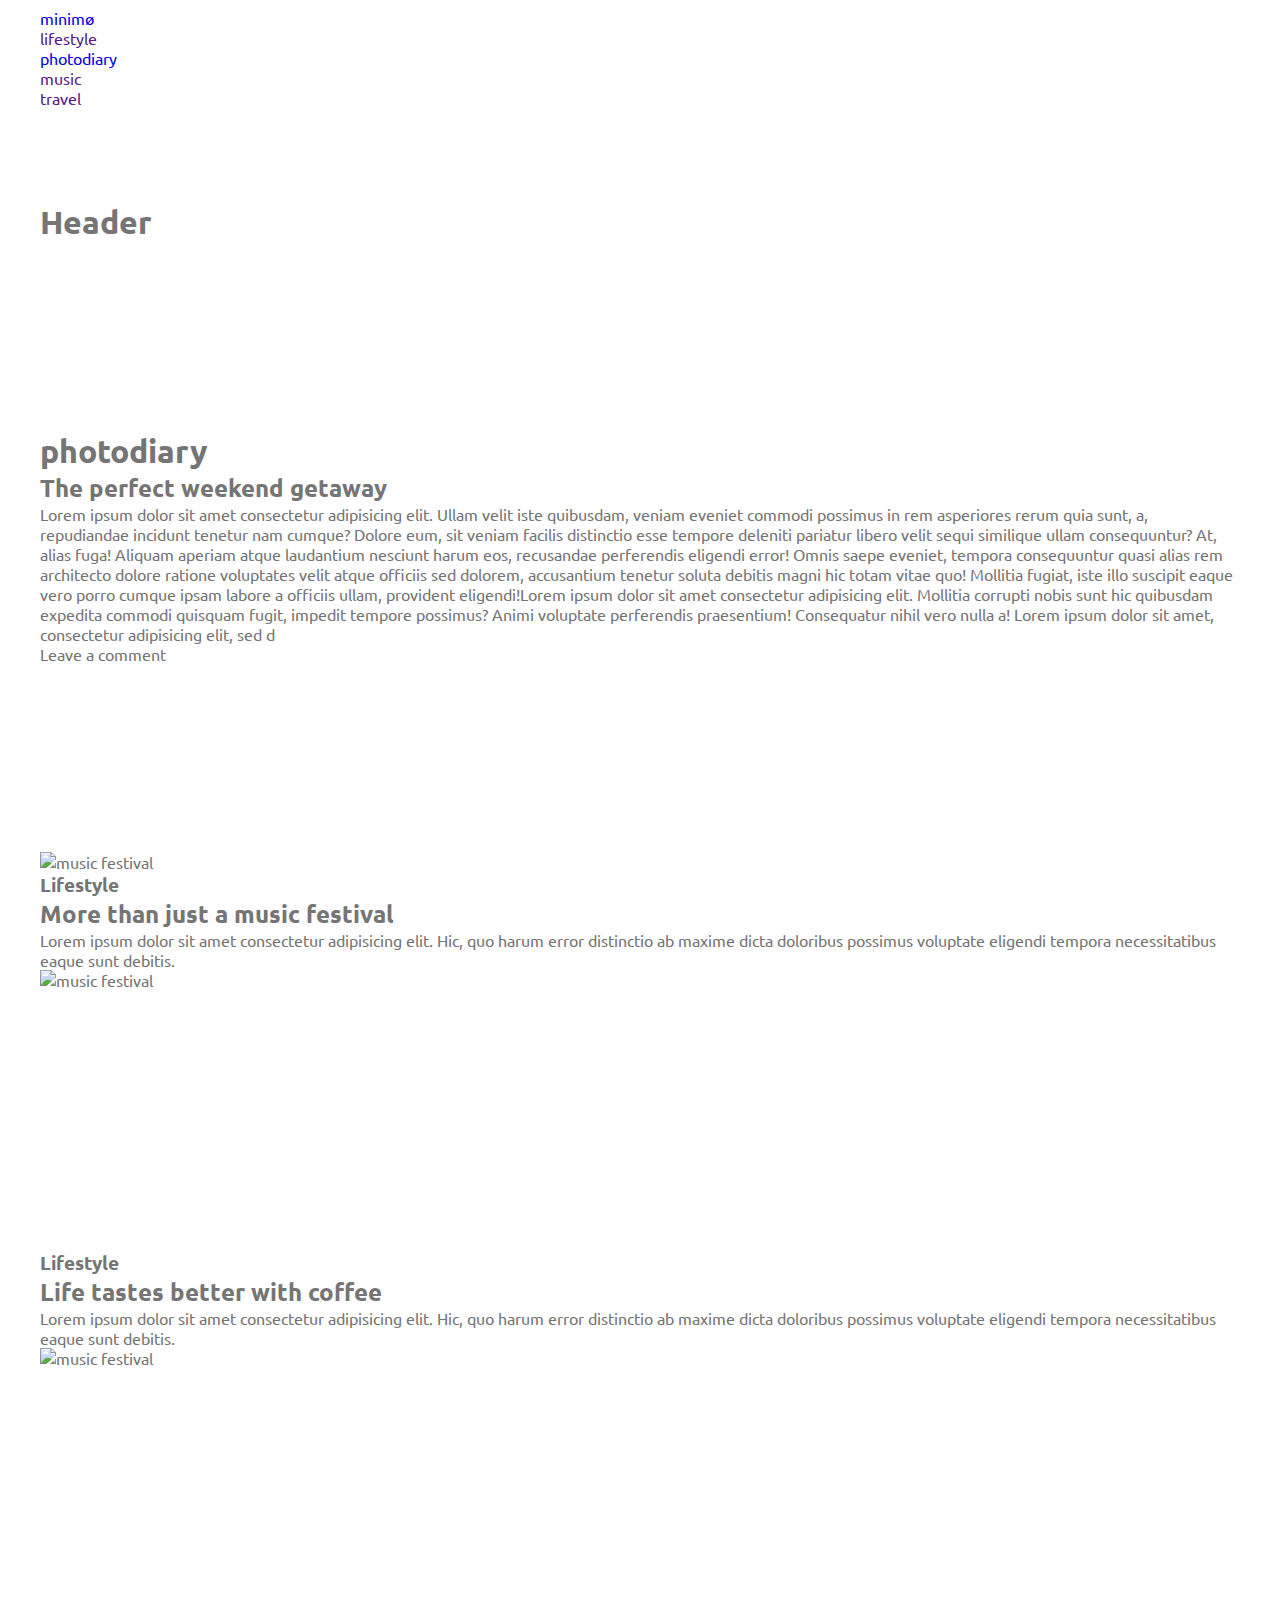
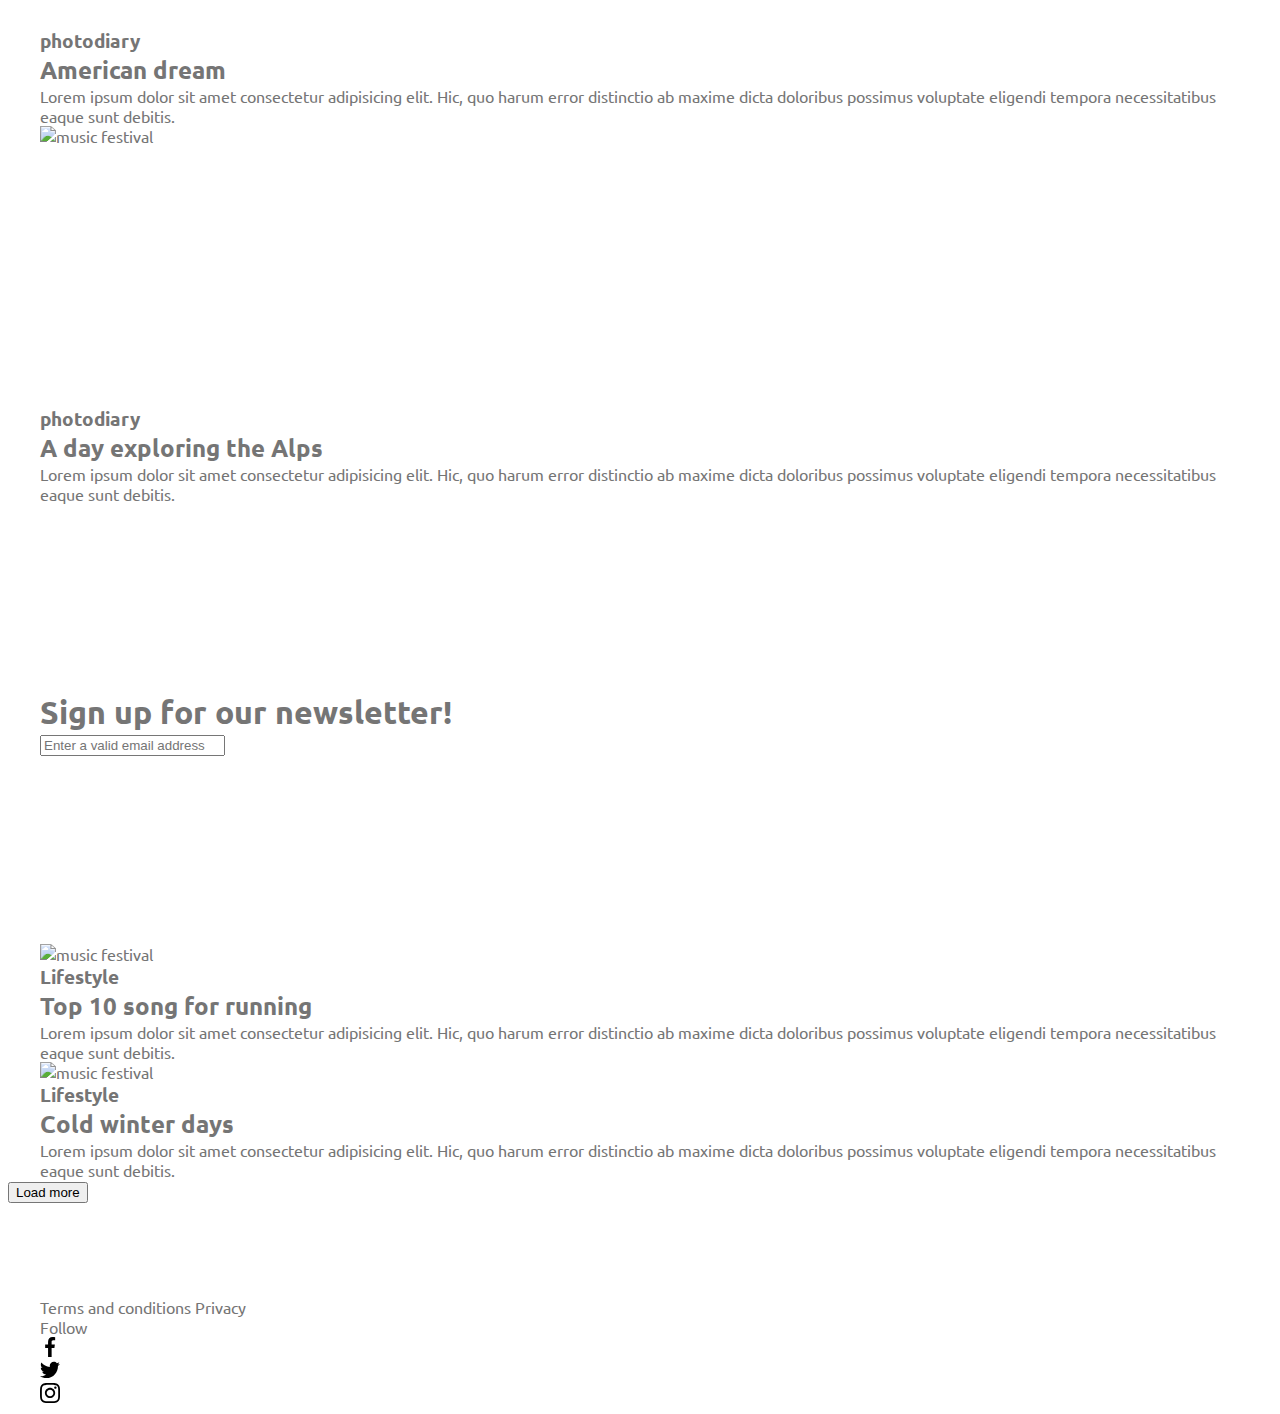
==== index.html @ 0ad3af03 "second page" ====
<!DOCTYPE html>
<html lang="en">
<head>
    <meta charset="UTF-8">
    <meta http-equiv="X-UA-Compatible" content="IE=edge">
    <meta name="viewport" content="width=device-width, initial-scale=1.0">
    <title>Minimø</title>

<link rel="preconnect" href="https://fonts.googleapis.com">
<link rel="preconnect" href="https://fonts.gstatic.com" crossorigin>
<link
    href="https://fonts.googleapis.com/css2?family=Playfair+Display:ital,wght@0,400;0,500;0,600;0,700;0,800;0,900;1,400;1,500;1,600;1,700;1,800;1,900&family=Ubuntu:ital,wght@0,300;0,400;0,500;0,700;1,300;1,400;1,500;1,700&display=swap"
    rel="stylesheet">

    <link rel="stylesheet" href="https://cdnjs.cloudflare.com/ajax/libs/modern-normalize/1.1.0/modern-normalize.min.css"
            integrity="sha512-wpPYUAdjBVSE4KJnH1VR1HeZfpl1ub8YT/NKx4PuQ5NmX2tKuGu6U/JRp5y+Y8XG2tV+wKQpNHVUX03MfMFn9Q=="
            crossorigin="anonymous" referrerpolicy="no-referrer" />
        
    <link rel="stylesheet" href="./styles.css">

</head>
<body>
    <header>
        <nav class="container header-container">
            <a class="link header-logo" href="./index.html">minimø</a>
        
            <ul class="list header-list">
                <li class="header-list-item"><a class="link header-link" href="">lifestyle</a></li>
                <li class="header-list-item"><a class="link header-link" href="singlepost.html">photodiary</a></li>
                <li class="header-list-item"><a class="link header-link" href="">music</a></li>
                <li class="header-list-item"><a class="link header-link" href="">travel</a></li>
            </ul>
        </nav>
    </header>
            <main>
                <section class="hero section">
                    <div class="container hero-container">
                        <h1 class="hero-title">Header</h1>
                        <img src="./images/hero1x.jpg" alt="">
                    </div>
                </section>

                <section class="photodiary section">
                    <div class="container photodiary-container">
                        <h1 class="photodiary-title">photodiary</h1>
                        <h2 class="photodiary-under-title">The perfect weekend getaway</h2>
                        <p class="photodiary-text">Lorem ipsum dolor sit amet consectetur adipisicing elit. Ullam velit iste quibusdam, veniam
                            eveniet commodi possimus in rem asperiores rerum quia sunt, a, repudiandae incidunt tenetur nam cumque? Dolore eum,
                            sit veniam facilis distinctio esse tempore deleniti pariatur libero velit sequi similique ullam consequuntur? At,
                            alias fuga! Aliquam aperiam atque laudantium nesciunt harum eos, recusandae perferendis eligendi error! Omnis saepe
                            eveniet, tempora consequuntur quasi alias rem architecto dolore ratione voluptates velit atque officiis sed dolorem,
                            accusantium tenetur soluta debitis magni hic totam vitae quo! Mollitia fugiat, iste illo suscipit eaque vero porro
                            cumque ipsam labore a officiis ullam, provident eligendi!Lorem ipsum dolor sit amet consectetur adipisicing elit.
                            Mollitia corrupti nobis sunt hic quibusdam expedita commodi quisquam fugit, impedit tempore possimus? Animi
                            voluptate perferendis praesentium! Consequatur nihil vero nulla a! Lorem ipsum dolor sit amet, consectetur
                            adipisicing elit, sed d</p>
                        <p class="photodiary-bottom-text">Leave a comment</p>
                    </div>
                </section>

                <section class="articles section">
                    <div class="container articles-container">
                        <div class="articles-card-container">
                            <!-- <img src="./images/Rettangolo 4@1x.jpg" alt="Rettangolo 4"> -->
                            <img class="articles-photo"
                                srcset="
                                    ./images/music @1x.jpg,
                                    ./images/music @2x.jpg"
                                src="./images/music @1x.jpg" 
                                alt="music festival" 
                                width="" 
                                height="280">
                            <h3 class="articles-title">Lifestyle</h3>
                            <h2 class="articles-under-title">More than just a music festival</h2>
                            <p class="articles-text">Lorem ipsum dolor sit amet consectetur adipisicing elit. Hic, quo harum error distinctio ab
                                maxime dicta doloribus possimus voluptate eligendi tempora necessitatibus eaque sunt debitis.</p>
                        </div>
                        <div class="articles-card-container">
                            <img class="articles-photo" srcset="
                                    ./images/Coffee @1x.jpg,
                                    ./images/Coffee @2x.jpg" 
                                    src="./images/Coffee @1x.jpg"
                                    alt="music festival"
                                    width="370" height="280">
                            <h3 class="articles-title">Lifestyle</h3>
                            <h2 class="articles-under-title">Life tastes better with coffee</h2>
                            <p class="articles-text">Lorem ipsum dolor sit amet consectetur adipisicing elit. Hic, quo harum error distinctio ab
                                maxime dicta doloribus possimus voluptate eligendi tempora necessitatibus eaque sunt debitis.</p>
                        </div>
                        <div class="articles-card-container">
                            <img class="articles-photo" srcset="
                                    ./images/Bridge @1x.jpg,
                                    ./images/Bridge @2x.jpg" 
                                    src="./images/Bridge @1x.jpg"
                                    alt="music festival"
                                width="370" height="280">
                            <h3 class="articles-title">photodiary</h3>
                            <h2 class="articles-under-title">American dream</h2>
                            <p class="articles-text">Lorem ipsum dolor sit amet consectetur adipisicing elit. Hic, quo harum error distinctio ab
                                maxime dicta doloribus possimus voluptate eligendi tempora necessitatibus eaque sunt debitis.</p>
                        </div>
                        <div class="articles-card-container">
                            <img class="articles-photo" srcset="
                                    ./images/Back @1x.jpg,
                                    ./images/Back @2x.jpg" 
                                    src="./images/Back @1x.jpg" 
                                    alt="music festival"
                                width="370" height="280">
                            <h3 class="articles-title">photodiary</h3>
                            <h2 class="articles-under-title">A day exploring the Alps</h2>
                            <p class="articles-text">Lorem ipsum dolor sit amet consectetur adipisicing elit. Hic, quo harum error distinctio ab
                                maxime dicta doloribus possimus voluptate eligendi tempora necessitatibus eaque sunt debitis.</p>
                        </div>
                    </div>
                </section>

                <section class="signup section">
                    <div class="container signup-container">
                        <h1 class="signup-title">Sign up for our newsletter!</h1>
                        <form class="signup-form">
                            <label for="signup">
                                <input type="text" name="signup" placeholder="Enter a valid email address">
                                <svg class="checkbox__icon" width="16" height="15">
                                    <use href="./images/sprite.svg#icon-check"></use>
                                </svg>
                            </label>
                        </form>
                    </div>
                </section>

                <section class="stories section">
                    <div class="container stories-container">
                        <div class="stories-card-container">
                            <!-- <img src="./images/Rettangolo 4@1x.jpg" alt="Rettangolo 4"> -->
                            <img class="stories-photo"
                                srcset="
                                    ./images/Field @1x.jpg,
                                    ./images/Field @1x.jpg"
                                src="./images/Field @1x.jpg" 
                                alt="music festival" 
                                width="" 
                                height="280">
                            <h3 class="stories-title">Lifestyle</h3>
                            <h2 class="stories-under-title">Top 10 song for running</h2>
                            <p class="stories-text">Lorem ipsum dolor sit amet consectetur adipisicing elit. Hic, quo harum error distinctio ab
                                maxime dicta doloribus possimus voluptate eligendi tempora necessitatibus eaque sunt debitis.</p>
                        </div>
                        <div class="stories-card-container">
                            <img class="stories-photo"
                                srcset="
                                    ./images/Road @1x.jpg,
                                    ./images/Road @2x.jpg"
                                src="./images/Road @1x.jpg" 
                                alt="music festival" 
                                width="" 
                                height="280">
                            <h3 class="stories-title">Lifestyle</h3>
                            <h2 class="stories-under-title">Cold winter days</h2>
                            <p class="stories-text">Lorem ipsum dolor sit amet consectetur adipisicing elit. Hic, quo harum error distinctio ab
                                maxime dicta doloribus possimus voluptate eligendi tempora necessitatibus eaque sunt debitis.</p>
                        </div>
                    </div>
                    <div class="stories-button-container">
                        <button class="stories-button">Load more</button>
                    </div>
                </section>
        </main>
    <footer class="main-footer">
        <div class="container footer-container">
            <div class="policy-container">
                <p class="policy-text">Terms and conditions
                    <span class="policy-value">Privacy</span>
                </p>
            </div>
            <div class="follow-container">
                <p class="follow-text">Follow</p>
                <ul class="list follow-icons-list">
                    <li class="follow-item">
                        <a class="follow link " href="">
                            <svg class="follow-icon" width="20" height="20">
                                <use href="./images/svg/sprite.svg#icon-facebook"></use>
                            </svg>
                    </li>
                    <li class="follow-item">
                        <a class="follow link " href="">
                            <svg class="follow-icon" width="20" height="20">
                                <use href="./images/svg/sprite.svg#icon-twitter"></use>
                            </svg>
                    </li>
                    <li class="follow-item">
                        <a class="follow link " href="">
                            <svg class="follow-icon" width="20" height="20">
                                <use href="./images/svg/sprite.svg#icon-instagram"></use>
                            </svg>
                    </li>
                </ul>
            </div>
        </div>
    </footer>
</body>
</html>
---- styles.css ----
:root {
  --maine-title-color: #212121;
  --maine-text-color: #757575;
  --accent-color: #2196f3;
  --primary-white-color: #ffffff;
  --maine-background-color: #f5f4fa;
  --second-backgroud-color: #2f303a;
  --address-color: rgba(255, 255, 255, 0.6);
  
  --animation-time: 250ms;
  --animation-timing-function: cubic-bezier(0.4, 0, 0.2, 1);
  --animation-delay: 0ms;
/*     
    // fonts
    $main-font-family: "Roboto", sans-serif;
    $secondary-font-family: "Raleway", sans-serif;
    $mainfont-style: normal;
    $main-font-weight: 400;
    $secondary-weight-bold: 700;
    $third-font-weight: 500;
    
    // breakpoints
    $mobile: 480px;
    $tablet: 768px;
    $desktop: 1200px; */
}

body {
  font-family: 'Playfair Display', serif;
  font-family: 'Ubuntu', sans-serif;
  color: var(--maine-text-color);
  background-color: var(--primary-white-color);
}

.container {
  width: 1200px;
  margin-left: auto;
  margin-right: auto;
  padding-left: 15px;
  padding-right: 15px;
}

h1,
h2,
h3,
h4,
h5,
h6,
p {
  margin: 0px;
  padding: 0px;
}

ul {
  margin-top: 0;
  margin-bottom: 0;
  padding-left: 0;
}

img {
  display: block;
  max-width: 100%;
  height: auto;
}

.visually-hidden {
  position: absolute;
  width: 1px;
  height: 1px;
  margin: -1px;
  padding: 0;
  overflow: hidden;
  border: 0;
  clip: rect(0 0 0 0);
}

.section {
  padding-top: 94px;
  padding-bottom: 94px;
}

.link {
  text-decoration: none;
}

.list {
  list-style: none;
}

.btn {
  cursor: pointer;
}

.background {
  background-color: rgb(240, 240, 240);
  position: absolute;
  left: 0px;
  top: 4928px;
  width: 1200px;
  height: 97px;
  z-index: 303;
}
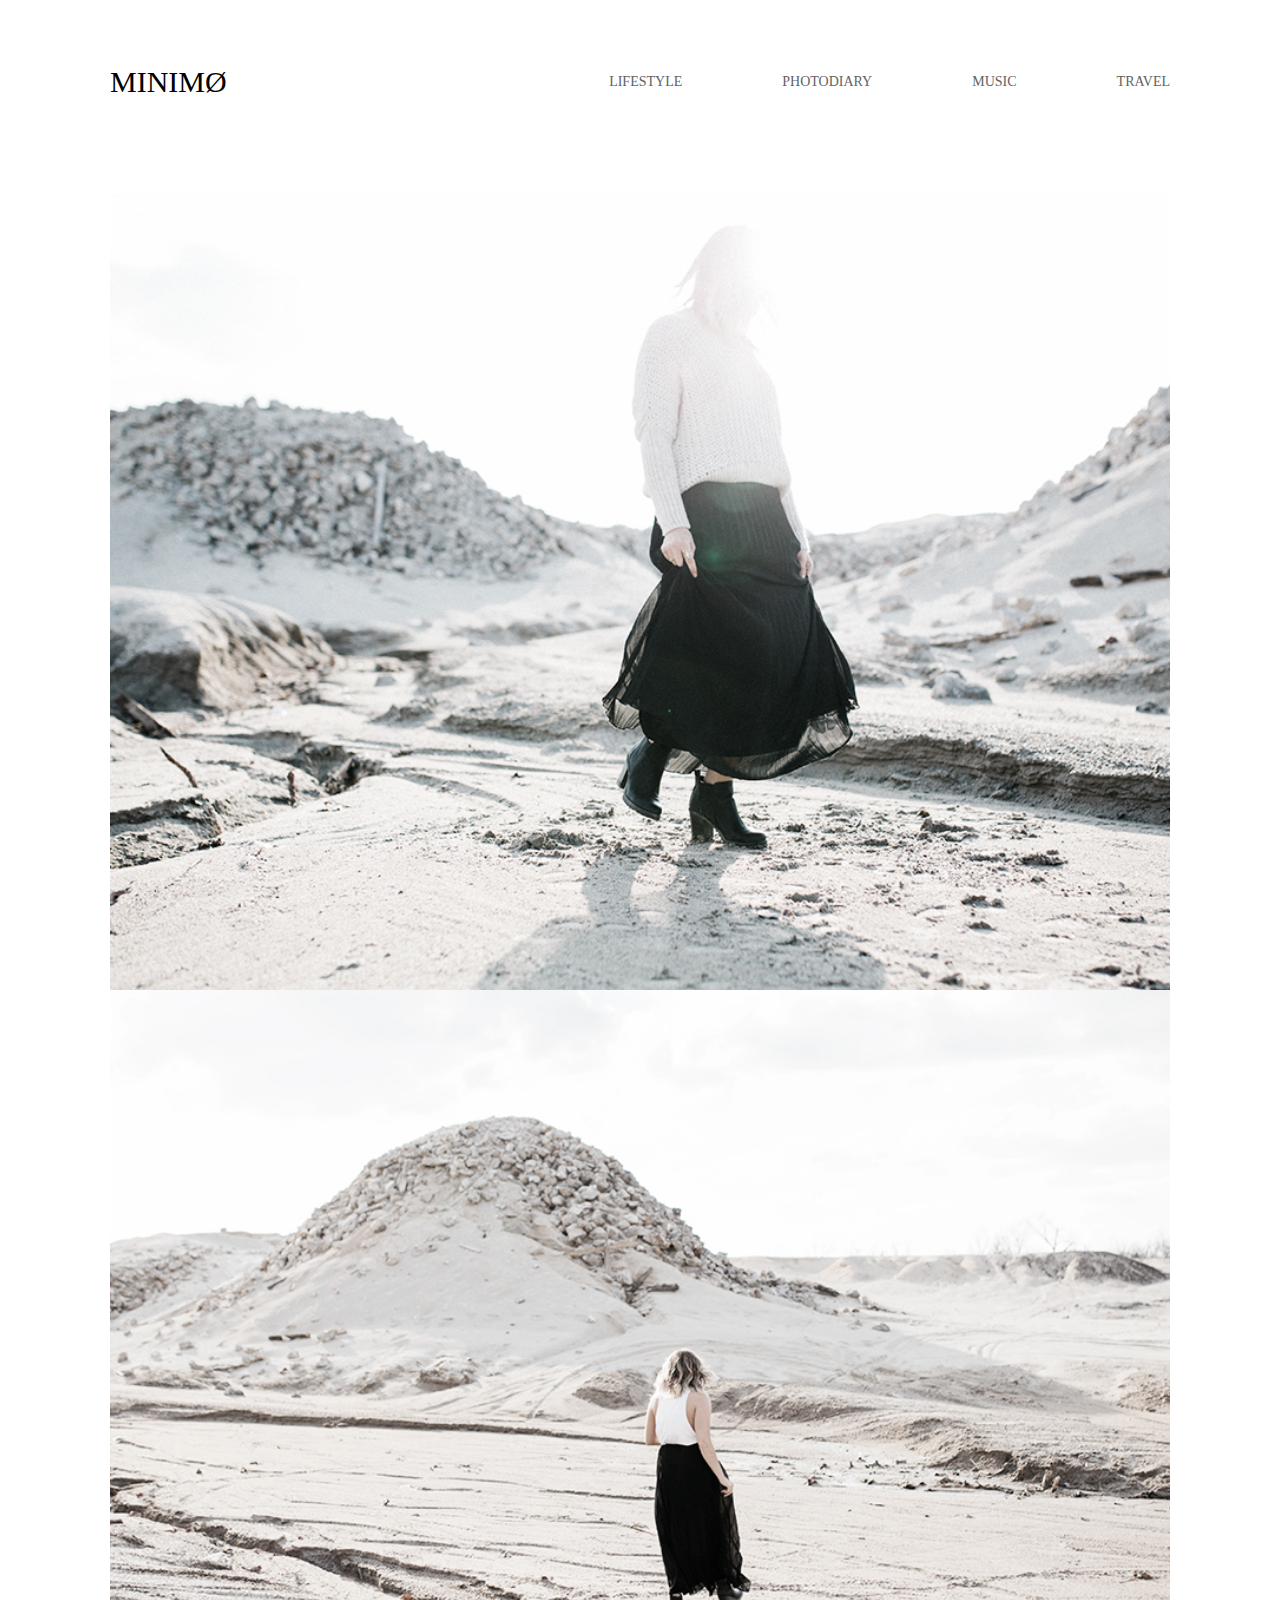
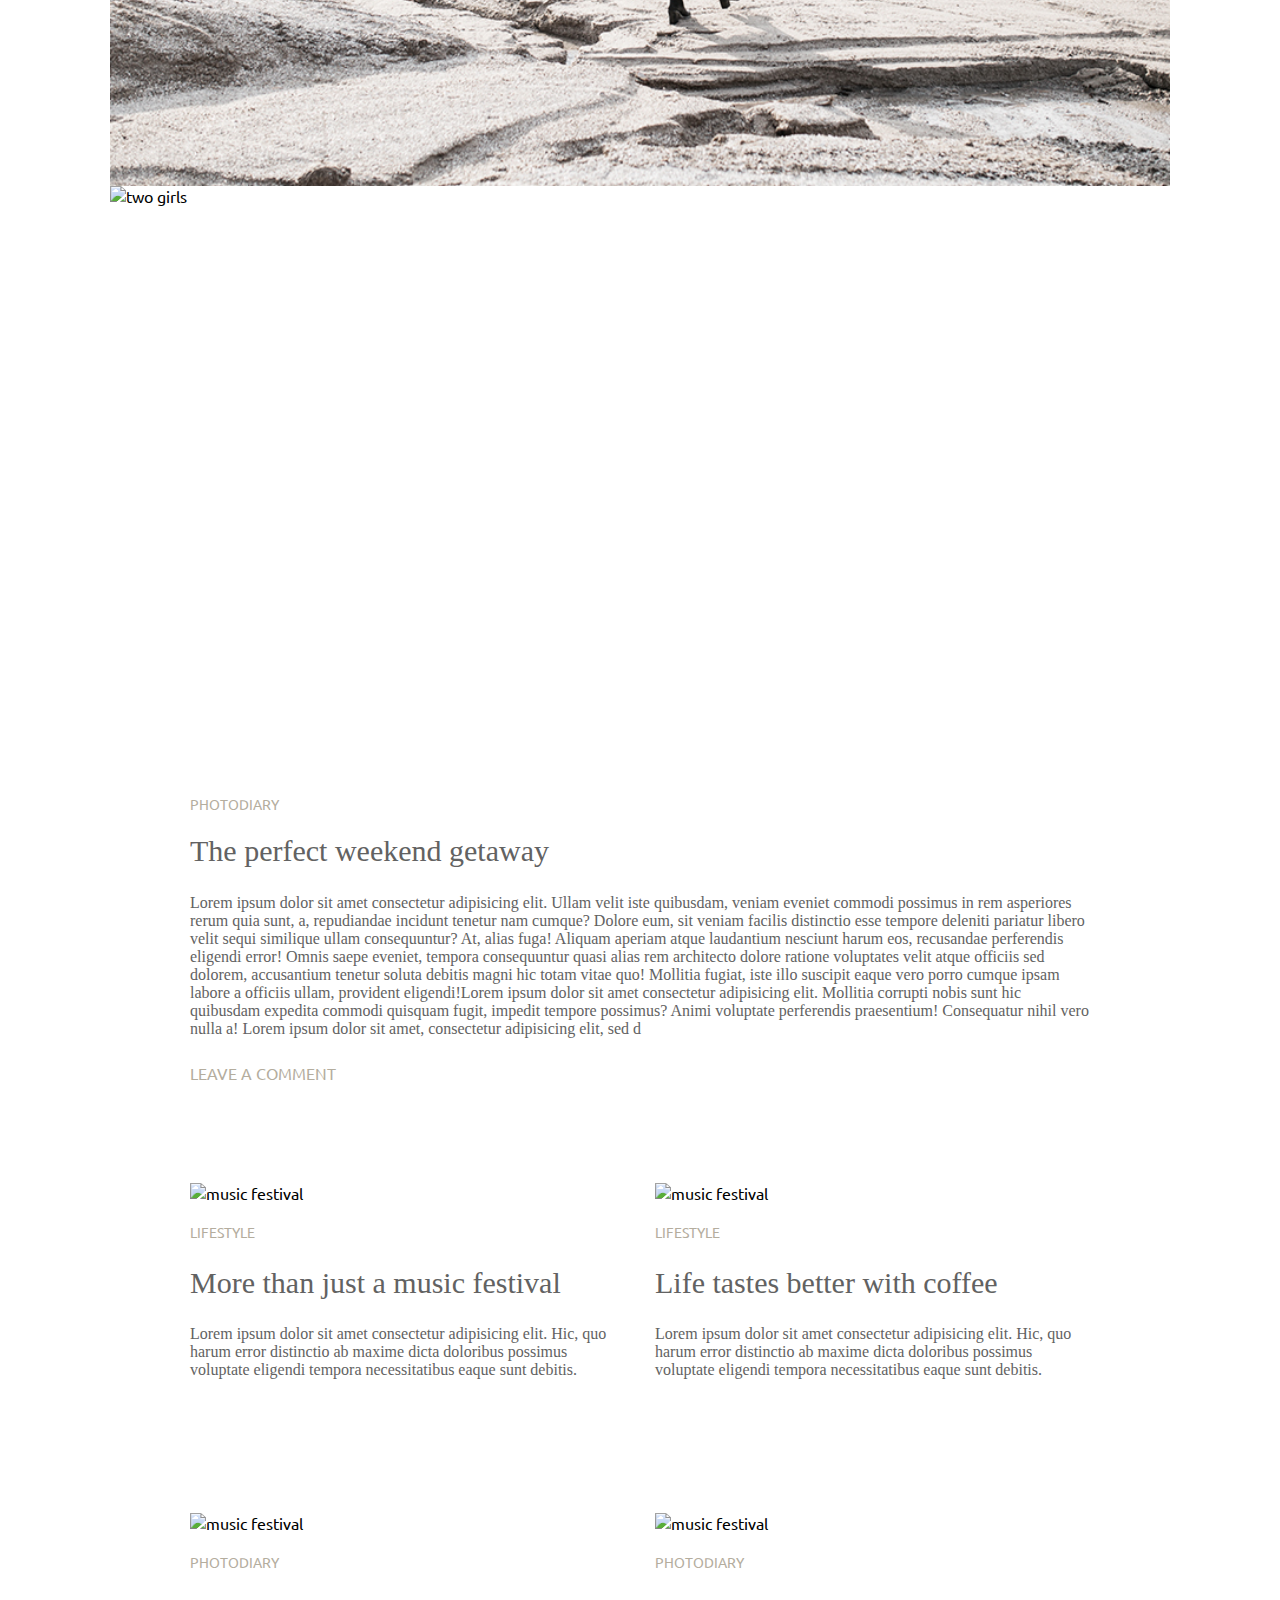
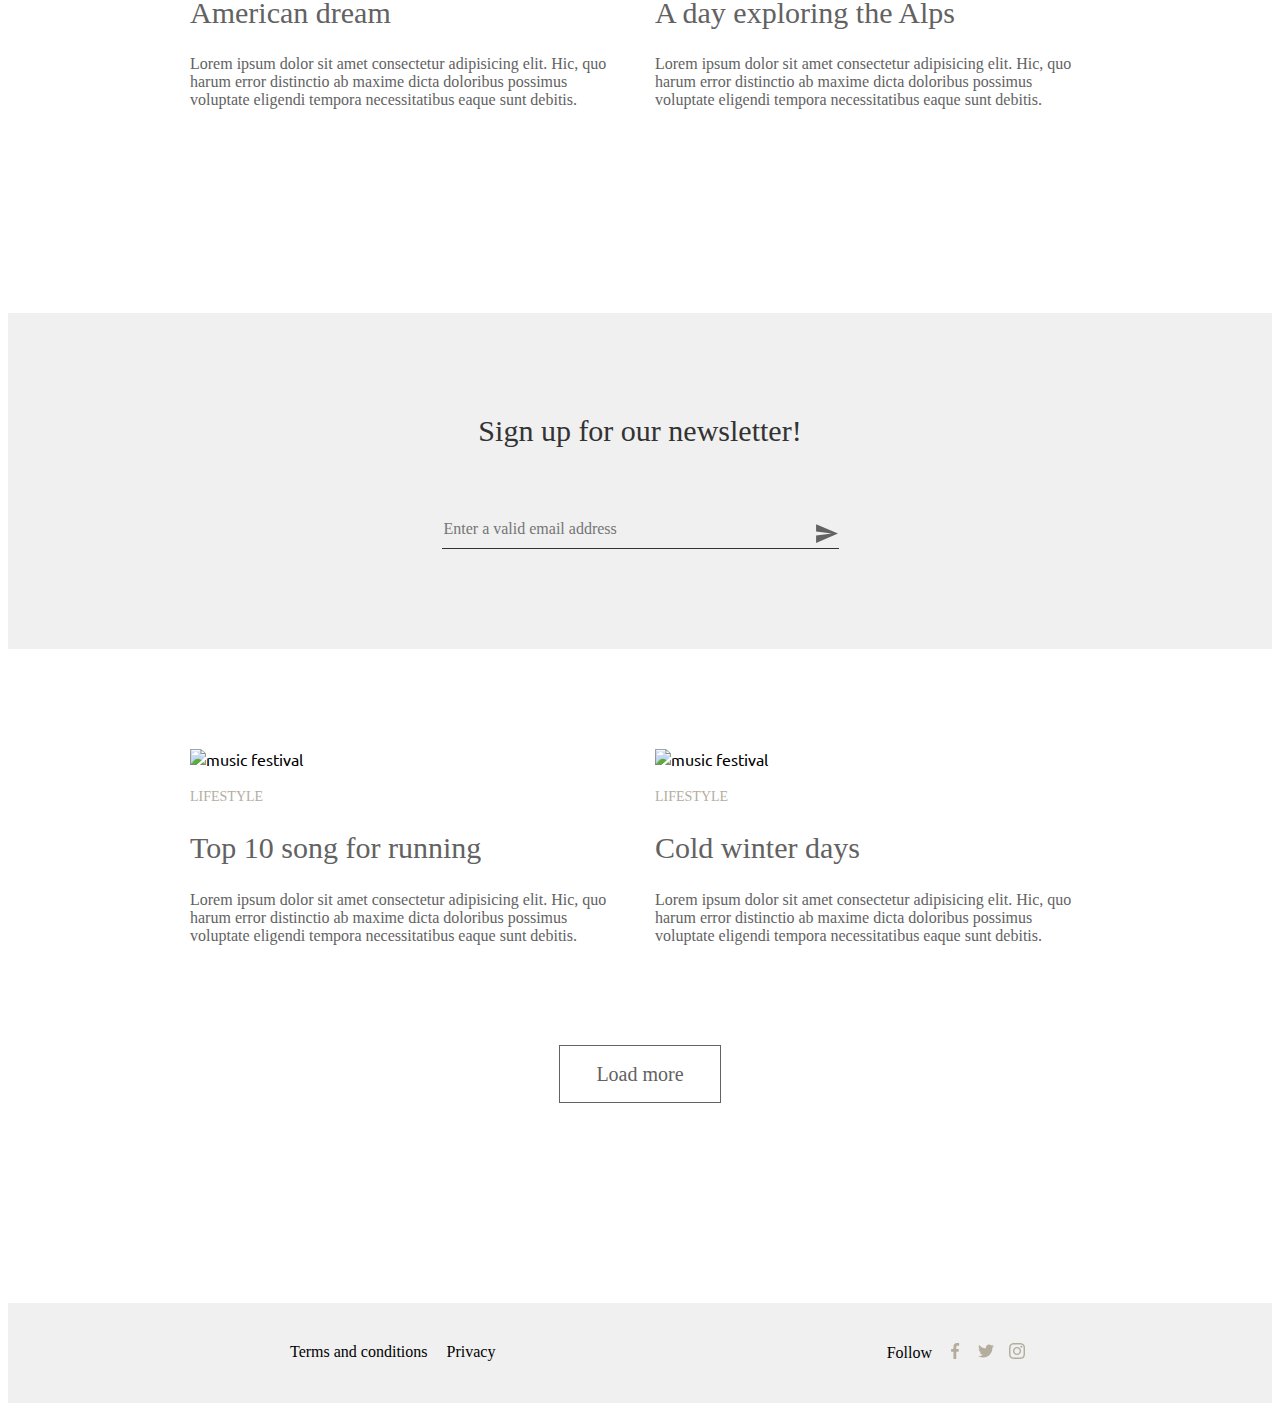
==== commit cf19cdda: "up" ====
--- a/index.html
+++ b/index.html
@@ -15,34 +15,51 @@
     <link rel="stylesheet" href="https://cdnjs.cloudflare.com/ajax/libs/modern-normalize/1.1.0/modern-normalize.min.css"
             integrity="sha512-wpPYUAdjBVSE4KJnH1VR1HeZfpl1ub8YT/NKx4PuQ5NmX2tKuGu6U/JRp5y+Y8XG2tV+wKQpNHVUX03MfMFn9Q=="
             crossorigin="anonymous" referrerpolicy="no-referrer" />
+        <link rel="stylesheet" type="text/css" href="./js/slick/slick.css" />
+        <link rel="stylesheet" type="text/css" href="./js/slick/slick-theme.css" />
         
     <link rel="stylesheet" href="./styles.css">
 
 </head>
 <body>
     <header>
-        <nav class="container header-container">
+        <nav class="header-container ">
             <a class="link header-logo" href="./index.html">minimø</a>
-        
-            <ul class="list header-list">
-                <li class="header-list-item"><a class="link header-link" href="">lifestyle</a></li>
-                <li class="header-list-item"><a class="link header-link" href="singlepost.html">photodiary</a></li>
-                <li class="header-list-item"><a class="link header-link" href="">music</a></li>
-                <li class="header-list-item"><a class="link header-link" href="">travel</a></li>
-            </ul>
+                <ul class="list header-list">
+                    <li class="header-list-item"><a class="link header-link" href="">lifestyle</a></li>
+                    <li class="header-list-item"><a class="link header-link" href="singlepost.html">photodiary</a></li>
+                    <li class="header-list-item"><a class="link header-link" href="">music</a></li>
+                    <li class="header-list-item"><a class="link header-link" href="">travel</a></li>
+                </ul>
         </nav>
     </header>
             <main>
                 <section class="hero section">
-                    <div class="container hero-container">
-                        <h1 class="hero-title">Header</h1>
-                        <img src="./images/hero1x.jpg" alt="">
+                    <div class="header-container hero-container">
+                        <div class="slider">
+                            <div>
+                                <img 
+                                src="./images/sunny @1x.jpg" 
+                                width="1060"
+                                alt="two girls">
+                            </div>
+                            <div>
+                                <img src="./images/hump 1x.jpg" 
+                                width="1060"
+                                alt="two girls">
+                            </div>
+                            <div class="hero-image-wrapper">
+                                <img src="./images/hero1x.jpg"
+                                width="1060"
+                                alt="two girls">
+                            </div>
+                        </div>
                     </div>
                 </section>
 
                 <section class="photodiary section">
                     <div class="container photodiary-container">
-                        <h1 class="photodiary-title">photodiary</h1>
+                        <h3 class="photodiary-title">photodiary</h3>
                         <h2 class="photodiary-under-title">The perfect weekend getaway</h2>
                         <p class="photodiary-text">Lorem ipsum dolor sit amet consectetur adipisicing elit. Ullam velit iste quibusdam, veniam
                             eveniet commodi possimus in rem asperiores rerum quia sunt, a, repudiandae incidunt tenetur nam cumque? Dolore eum,
@@ -64,8 +81,8 @@
                             <!-- <img src="./images/Rettangolo 4@1x.jpg" alt="Rettangolo 4"> -->
                             <img class="articles-photo"
                                 srcset="
-                                    ./images/music @1x.jpg,
-                                    ./images/music @2x.jpg"
+                                    ./images/music @1x.jpg 1x,
+                                    ./images/music @2x.jpg 2x"
                                 src="./images/music @1x.jpg" 
                                 alt="music festival" 
                                 width="" 
@@ -77,11 +94,11 @@
                         </div>
                         <div class="articles-card-container">
                             <img class="articles-photo" srcset="
-                                    ./images/Coffee @1x.jpg,
-                                    ./images/Coffee @2x.jpg" 
+                                    ./images/Coffee @1x.jpg 1x,
+                                    ./images/Coffee @2x.jpg 2x" 
                                     src="./images/Coffee @1x.jpg"
                                     alt="music festival"
-                                    width="370" height="280">
+                                    width="" height="280">
                             <h3 class="articles-title">Lifestyle</h3>
                             <h2 class="articles-under-title">Life tastes better with coffee</h2>
                             <p class="articles-text">Lorem ipsum dolor sit amet consectetur adipisicing elit. Hic, quo harum error distinctio ab
@@ -89,11 +106,11 @@
                         </div>
                         <div class="articles-card-container">
                             <img class="articles-photo" srcset="
-                                    ./images/Bridge @1x.jpg,
-                                    ./images/Bridge @2x.jpg" 
+                                    ./images/Bridge @1x.jpg 1x,
+                                    ./images/Bridge @2x.jpg 2x" 
                                     src="./images/Bridge @1x.jpg"
                                     alt="music festival"
-                                width="370" height="280">
+                                width="" height="280">
                             <h3 class="articles-title">photodiary</h3>
                             <h2 class="articles-under-title">American dream</h2>
                             <p class="articles-text">Lorem ipsum dolor sit amet consectetur adipisicing elit. Hic, quo harum error distinctio ab
@@ -101,11 +118,11 @@
                         </div>
                         <div class="articles-card-container">
                             <img class="articles-photo" srcset="
-                                    ./images/Back @1x.jpg,
-                                    ./images/Back @2x.jpg" 
+                                    ./images/Back @1x.jpg 1x,
+                                    ./images/Back @2x.jpg 2x" 
                                     src="./images/Back @1x.jpg" 
                                     alt="music festival"
-                                width="370" height="280">
+                                width="" height="280">
                             <h3 class="articles-title">photodiary</h3>
                             <h2 class="articles-under-title">A day exploring the Alps</h2>
                             <p class="articles-text">Lorem ipsum dolor sit amet consectetur adipisicing elit. Hic, quo harum error distinctio ab
@@ -118,10 +135,10 @@
                     <div class="container signup-container">
                         <h1 class="signup-title">Sign up for our newsletter!</h1>
                         <form class="signup-form">
-                            <label for="signup">
-                                <input type="text" name="signup" placeholder="Enter a valid email address">
+                            <label  class="signup-lable" for="signup">
+                                <input class="signup-input" type="text" name="signup" placeholder="Enter a valid email address">
                                 <svg class="checkbox__icon" width="16" height="15">
-                                    <use href="./images/sprite.svg#icon-check"></use>
+                                    <use href="./images/svg/sprite.svg#icon-send"></use>
                                 </svg>
                             </label>
                         </form>
@@ -134,8 +151,8 @@
                             <!-- <img src="./images/Rettangolo 4@1x.jpg" alt="Rettangolo 4"> -->
                             <img class="stories-photo"
                                 srcset="
-                                    ./images/Field @1x.jpg,
-                                    ./images/Field @1x.jpg"
+                                    ./images/Field @1x.jpg 1x,
+                                    ./images/Field @1x.jpg 2x"
                                 src="./images/Field @1x.jpg" 
                                 alt="music festival" 
                                 width="" 
@@ -148,8 +165,8 @@
                         <div class="stories-card-container">
                             <img class="stories-photo"
                                 srcset="
-                                    ./images/Road @1x.jpg,
-                                    ./images/Road @2x.jpg"
+                                    ./images/Road @1x.jpg 1x,
+                                    ./images/Road @2x.jpg 2x"
                                 src="./images/Road @1x.jpg" 
                                 alt="music festival" 
                                 width="" 
@@ -161,7 +178,7 @@
                         </div>
                     </div>
                     <div class="stories-button-container">
-                        <button class="stories-button">Load more</button>
+                        <button class="stories-button"><span class="stories-button-text">Load more</span></button>
                     </div>
                 </section>
         </main>
@@ -177,19 +194,19 @@
                 <ul class="list follow-icons-list">
                     <li class="follow-item">
                         <a class="follow link " href="">
-                            <svg class="follow-icon" width="20" height="20">
+                            <svg class="follow-icon" width="16" height="16">
                                 <use href="./images/svg/sprite.svg#icon-facebook"></use>
                             </svg>
                     </li>
                     <li class="follow-item">
                         <a class="follow link " href="">
-                            <svg class="follow-icon" width="20" height="20">
+                            <svg class="follow-icon" width="16" height="16">
                                 <use href="./images/svg/sprite.svg#icon-twitter"></use>
                             </svg>
                     </li>
                     <li class="follow-item">
                         <a class="follow link " href="">
-                            <svg class="follow-icon" width="20" height="20">
+                            <svg class="follow-icon" width="16" height="16">
                                 <use href="./images/svg/sprite.svg#icon-instagram"></use>
                             </svg>
                     </li>
@@ -197,5 +214,9 @@
             </div>
         </div>
     </footer>
+        <script src="//code.jquery.com/jquery-1.11.0.min.js"></script>
+        <script src="//code.jquery.com/jquery-migrate-1.2.1.min.js"></script>
+        <script src="//cdn.jsdelivr.net/npm/slick-carousel@1.8.1/slick/slick.min.js"></script>
+        <script src="./js/slick.js"></script>
 </body>
 </html>
--- a/styles.css
+++ b/styles.css
@@ -1,16 +1,20 @@
 :root {
-  --maine-title-color: #212121;
-  --maine-text-color: #757575;
-  --accent-color: #2196f3;
+  --main-title-color: #b4ad9e;
+  --main-text-color: #626262;
+  --black-text-color: #000000;
+  --second-blac-color: #333333;
+  --accent-color: #f0f0f0;
   --primary-white-color: #ffffff;
-  --maine-background-color: #f5f4fa;
-  --second-backgroud-color: #2f303a;
-  --address-color: rgba(255, 255, 255, 0.6);
+  --maine-background-color: #f0f0f0;
+  --avatar-color: #cae5e0;
   
   --animation-time: 250ms;
   --animation-timing-function: cubic-bezier(0.4, 0, 0.2, 1);
   --animation-delay: 0ms;
-/*     
+
+  --font-ubuntu:'Ubuntu';
+  --font-playfair:"PlayfairDisplay";
+  /*     
     // fonts
     $main-font-family: "Roboto", sans-serif;
     $secondary-font-family: "Raleway", sans-serif;
@@ -25,19 +29,47 @@
     $desktop: 1200px; */
 }
 
+*,
+*::before,
+*::after {
+  box-sizing: border-box;
+}
+
+input[type="text"] {
+  font-family: inherit;
+  /* 1 */
+  font-size: inherit;
+  /* 1 */
+  line-height: inherit;
+  /* 1 */
+  margin: 0;
+  /* 2 */
+}
+
 body {
-  font-family: 'Playfair Display', serif;
   font-family: 'Ubuntu', sans-serif;
   color: var(--maine-text-color);
   background-color: var(--primary-white-color);
+}
+
+header{
+  margin-top: 70px;
+}
+
+.header-container{
+  width: 1200px;
+  margin-left: auto;
+  margin-right: auto;
+  padding-left: 70px;
+  padding-right: 70px;
 }
 
 .container {
   width: 1200px;
   margin-left: auto;
   margin-right: auto;
-  padding-left: 15px;
-  padding-right: 15px;
+  padding-left: 150px;
+  padding-right: 150px;
 }
 
 h1,
@@ -75,8 +107,8 @@
 }
 
 .section {
-  padding-top: 94px;
-  padding-bottom: 94px;
+  padding-top: 100px;
+  padding-bottom: 0px;
 }
 
 .link {
@@ -91,12 +123,542 @@
   cursor: pointer;
 }
 
-.background {
-  background-color: rgb(240, 240, 240);
+/* .slider{
+  max-width: 1062px;
+  height: 509px;
+} */
+.hero-image-wrapper{
+  width: 1060px;
+  height: 510px;
+}
+
+.header-container{
+  display: flex;
+  /* justify-content: space-between; */
+  align-items: center;
+}
+
+.header-list{
+  display: flex;
+  justify-content: space-around;
+  align-items: center;
+  margin-left: auto;
+}
+
+.header-list-item{
+  display: flex;
+}
+
+.header-logo{
+    font-size: 30px;
+    font-family: var(--font-playfair);
+    color: var(--black-text-color);
+    text-transform: uppercase;
+    line-height: 0.8;
+    text-align: center;
+}
+
+.header-logo:hover,
+.header-logo:focus {
+  color: var(--main-text-color);
+  background-color: var(--accent-color);
+  border: 1px solid var(--black-text-color);
+}
+
+.header-list-item:not(:first-child){
+  margin-left: 100px;
+}
+
+.header-link {
+  font-size: 14px;
+  font-family: var(--font-playfair);
+  color: var(--main-text-color);
+  text-transform: uppercase;
+  line-height: 1.714;
+  text-align: center;
+}
+
+.header-link:hover,
+.header-link:focus {
+  color: var(--main-text-color);
+  background-color: var(--accent-color);
+}
+
+.photodiary-title {
+  font-size: 14px;
+  font-family: var(--font-ubuntu);
+  font-weight: 400;
+  color: var(--main-title-color);
+  text-transform: uppercase;
+  line-height: 1.2;
+  margin-bottom: 20px;
+}
+
+.photodiary-under-title{
+  font-family: var(--font-playfair);
+  font-size: 30px;
+  font-weight: 400;
+  color: var(--main-text-color);
+  line-height: 1.2;
+  margin-bottom: 25px;
+}
+
+.photodiary-text{
+  font-family: var(--font-playfair);
+  color: var(--main-text-color);
+  margin-bottom: 25px;
+}
+
+.photodiary-bottom-text{
+  color: var(--main-title-color);
+  text-transform: uppercase;
+}
+
+
+.articles-container{
+  display: grid;
+  grid-template-columns: repeat(2, 1fr);
+  gap: 30px;
+  margin-bottom: 100px;
+}
+
+.articles-card-container{
+  min-height: 300px;
+}
+
+.articles-photo{
+  margin-bottom: 20px;
+}
+
+.articles-title{
+  font-size: 14px;
+  font-weight: 400;
+  color: var(--main-title-color);
+  text-transform: uppercase;
+  margin-bottom: 25px;
+}
+
+.articles-under-title{
+  font-family: var(--font-playfair);
+  font-size: 30px;
+  font-weight: 400;
+  color: var(--main-text-color);
+  margin-bottom: 25px;
+}
+
+.articles-text{
+  font-family: var(--font-playfair);
+  color: var(--main-text-color);
+}
+
+.signup{
+  background-color: var(--accent-color);
+  padding-bottom: 100px;
+}
+
+.signup-title {
+  font-family: var(--font-playfair);
+  font-size: 30px;
+  font-weight: 300;
+  color: var(--second-blac-color);
+  line-height: 1.2;
+  text-align: center;
+  margin-bottom: 70px;
+}
+
+.signup-form{
+  font-family: var(--font-playfair);
+  display: flex;
+  align-items: center;
+  justify-content: center;
+}
+
+.signup-input{
+  font-family: var(--font-playfair);
+  padding-bottom: 10px;
+  border: none;
+  width: 397px;
+  border-bottom: 1px solid var(--second-blac-color);
+  background-color: transparent;
+  color: inherit;
+  outline: none
+  
+}
+
+.signup-lable{
+  position: relative;
+}
+
+.checkbox__icon{
+position: absolute;
+  top: 0;
+  bottom: 0;
+  right: 0;
+  margin: auto 0;
+  width: 25px;
+  height: 25px;
+  fill: var(--main-text-color);
+}
+
+.stories-container{
+  display: grid;
+  grid-template-columns: repeat(2, 1fr);
+  gap: 30px;
+  margin-bottom: 100px;
+}
+
+.stories-photo{
+  margin-bottom: 20px;
+}
+
+.stories-title {
+  font-family: var(--font-playfair);
+  font-size: 14px;
+  font-weight: 400;
+  color: var(--main-title-color);
+  text-transform: uppercase;
+  margin-bottom: 25px;
+}
+
+.stories-under-title{
+  font-family: var(--font-playfair);
+  margin-bottom: 25px;
+}
+
+.stories-under-title{
+  font-size: 30px;
+  font-weight: 400;
+  color: var(--main-text-color);
+  line-height: 1.2;
+  margin-bottom: 25px;
+}
+.stories-text{
+  font-family: var(--font-playfair);
+  color: var(--main-text-color);
+}
+
+.stories-button{
+  font-family: var(--font-playfair);
+  display: block;
+  margin-left: auto;
+  margin-right: auto;
+  width: 162px;
+  height: 58px;
+  border-width: 1px;
+  border-color: rgb(98, 98, 98);
+  border-style: solid;
+  background-color: var(--primary-white-color);
+  cursor: pointer;
+  margin-bottom: 200px;
+}
+
+.stories-button:hover,
+.stories-button:focus {
+  background-color: var(--accent-color);
+}
+
+.stories-button-text{
+  font-size: 20px;
+  font-weight: 400;
+  color: var(--main-text-color);
+  line-height: 1.2;
+}
+
+.main-footer{
+  font-family: var(--font-playfair);
+  height: 100px;
+  background-color: var(--accent-color);
+  width: 100%;
+  display: flex;
+  align-items: center;
+}
+
+
+.footer-container{
+  display: flex;
+}
+
+.policy-text{
+  margin-left: 100px;
+}
+
+.policy-value{
+  margin-left: 15px;
+}
+
+.follow-text{
+  display: block;
+  margin-right: auto;
+}
+
+.follow-container{
+    display: flex;
+    justify-content: space-around;
+    align-items: center;
+    margin-left: auto;
+    margin-right: 50px;
+}
+
+.follow-icons-list{
+    display: flex;
+    justify-content: space-around;
+    align-items: center;
+}
+
+.follow-text{
+  margin-right: 15px;
+  display: block;
+}
+
+.follow-item{
+  margin-right: 15px;
+}
+
+footer.follow-icon-footer{
+  fill: var(--main-text-color);
+}
+
+.follow-icon:hover,
+.follow-icon:focus {
+  fill: var(--second-blac-color);
+}
+
+
+/* single page */
+
+.singlepost-title {
+  font-size: 14px;
+  font-family: var(--font-ubuntu);
+  font-weight: 400;
+  color: var(--main-title-color);
+  text-transform: uppercase;
+  line-height: 1.2;
+  margin-bottom: 20px;
+}
+
+.singlepost-under-title {
+  font-family: var(--font-playfair);
+  font-size: 30px;
+  font-weight: 400;
+  color: var(--main-text-color);
+  line-height: 1.2;
+  margin-bottom: 25px;
+}
+
+.singlepost-text {
+  font-family: var(--font-playfair);
+  color: var(--main-text-color);
+  margin-bottom: 25px;
+}
+
+.singlepost-paragraph{
+  color: var(--main-text-color);
+  margin-bottom: 25px;
+}
+.singlepost-bottom-text {
+  font-family: var(--font-playfair);
+  color: var(--main-text-color);
+    margin-bottom: 50px;
+}
+
+.singlepost-photo{
+  margin-bottom: 50px;
+}
+
+
+.singlepost-quote{
+  font-family: var(--font-playfair);
+  display: block;
+  padding: 0px 20px;
+  color: var(--main-text-color);
+    margin-bottom: 25px;
+}
+
+.singlepost-wrapper{
+  display: flex;
+  justify-content: flex-end;
+  margin-left: auto;
+  margin-bottom: 70px;
+}
+
+.singlepost-social{
+  display: flex;
+}
+
+.singlepost-wrapper-text{
+  font-size: 14px;
+  font-family: "Ubuntu";
+  font-weight: 400;
+  color: var(--main-title-color);
+  text-transform: uppercase;
+  line-height: 1.2;
+}
+
+.follow-icon{
+  fill: var(--main-title-color);
+}
+
+
+.singlepost-social-item{
+  margin-left: 15px;
+}
+
+.maybe-like{
+  background-color: var(--accent-color);
+  padding-bottom: 140px;
+}
+
+.maybe-like-title{
+  font-size: 14px;
+  font-family: "Ubuntu";
+  font-weight: 400;
+  color: var(--main-title-color);
+  text-transform: uppercase;
+  line-height: 1.2;
+  margin-bottom: 50px;
+}
+
+.maybe-like-box{
+  display: grid;
+  grid-template-columns: repeat(3, 1fr);
+  gap: 15px;
+}
+
+.maybe-like-photo{
+  margin-bottom: 25px;
+}
+
+.maybe-like-wrapper-text{
+  font-family: var(--font-playfair);
+  font-size: 20px;
+  color: var(--main-text-color);
+  line-height: 1.2;
   position: absolute;
-  left: 0px;
-  top: 4928px;
-  width: 1200px;
-  height: 97px;
-  z-index: 303;
-}+  height: 20px;
+}
+
+.comments{
+  margin-bottom: 140px;
+}
+
+.comments-title{
+  font-size: 14px;
+  font-family: "Ubuntu";
+  font-weight: 400;
+  color: var(--main-title-color);
+  text-transform: uppercase;
+  line-height: 1.2;
+  margin-bottom: 50px;
+}
+
+.comment-wrapper{
+  display: flex;
+}
+
+.comment-avatar-wrapper{
+  width: 140px;
+  height: 140px;
+  /* margin-right: 50px; */
+}
+
+.comment-name{
+  font-family: var(--font-playfair);
+  font-size: 14px;
+  font-weight: bold;
+  line-height: 1.2;
+  color: var(--main-text-color);
+}
+
+.comment-avatar-wrapper-notphoto{
+  width: 70px;
+  height: 70px;
+  border-radius: 50%;
+  background-color: var(--avatar-color);
+  margin-right: 45px;
+}
+
+.comment-avatar-text{
+  padding: 10px;
+  font-size: 34px;
+  line-height: 1.2;
+  display: flex;
+  justify-content: center;
+  align-items: center;
+  text-align: center;
+  color: var(--primary-white-color);
+}
+
+.comment-text{
+  font-family: var(--font-playfair);
+  color: var(--main-text-color);
+  margin-bottom: 15px;
+}
+
+.comment-name{
+  margin-bottom: 10px;
+}
+
+.comment-aftertext {
+  font-size: 14px;
+  font-family: "Ubuntu";
+  font-weight: 400;
+  color: var(--main-title-color);
+  text-transform: uppercase;
+  line-height: 1.2;
+  margin-bottom: 50px;
+}
+
+.comment-form{
+  text-transform: uppercase;
+  width: 100%;
+  margin-bottom: 30px;
+}
+
+.comment-form-label{
+  text-transform: uppercase;
+  color: var(--main-text-color);
+}
+
+.comment-form-input{
+  text-transform: uppercase;
+  color: var(--main-text-color);
+  padding-left: 30px;
+  display: block;
+  width: 100%;
+  height: 70px;
+  border-width: 1px;
+  border-color: #c8c8c8;
+  border-style: solid;
+  border-radius: 5px;
+}
+
+.comment-avatar-wrapper-notphoto-form{
+  
+  border-radius: 50%;
+  width: 73px;
+  height: 70px;
+  background-color: var(--accent-color);
+  margin-right: 45px;
+}
+
+.comment-social-wrapper{
+  display: flex;
+  justify-content: flex-end;
+  align-items: center;
+}
+
+.comment-social-list{
+  display: flex;
+}
+
+.connected{
+  display: flex;
+  align-items: center;
+  justify-content: center;
+  margin-top: auto;
+  margin-bottom: auto;
+  margin-right: 30px;
+}
+.comment-social-item{
+  margin-left: 15px;
+}
